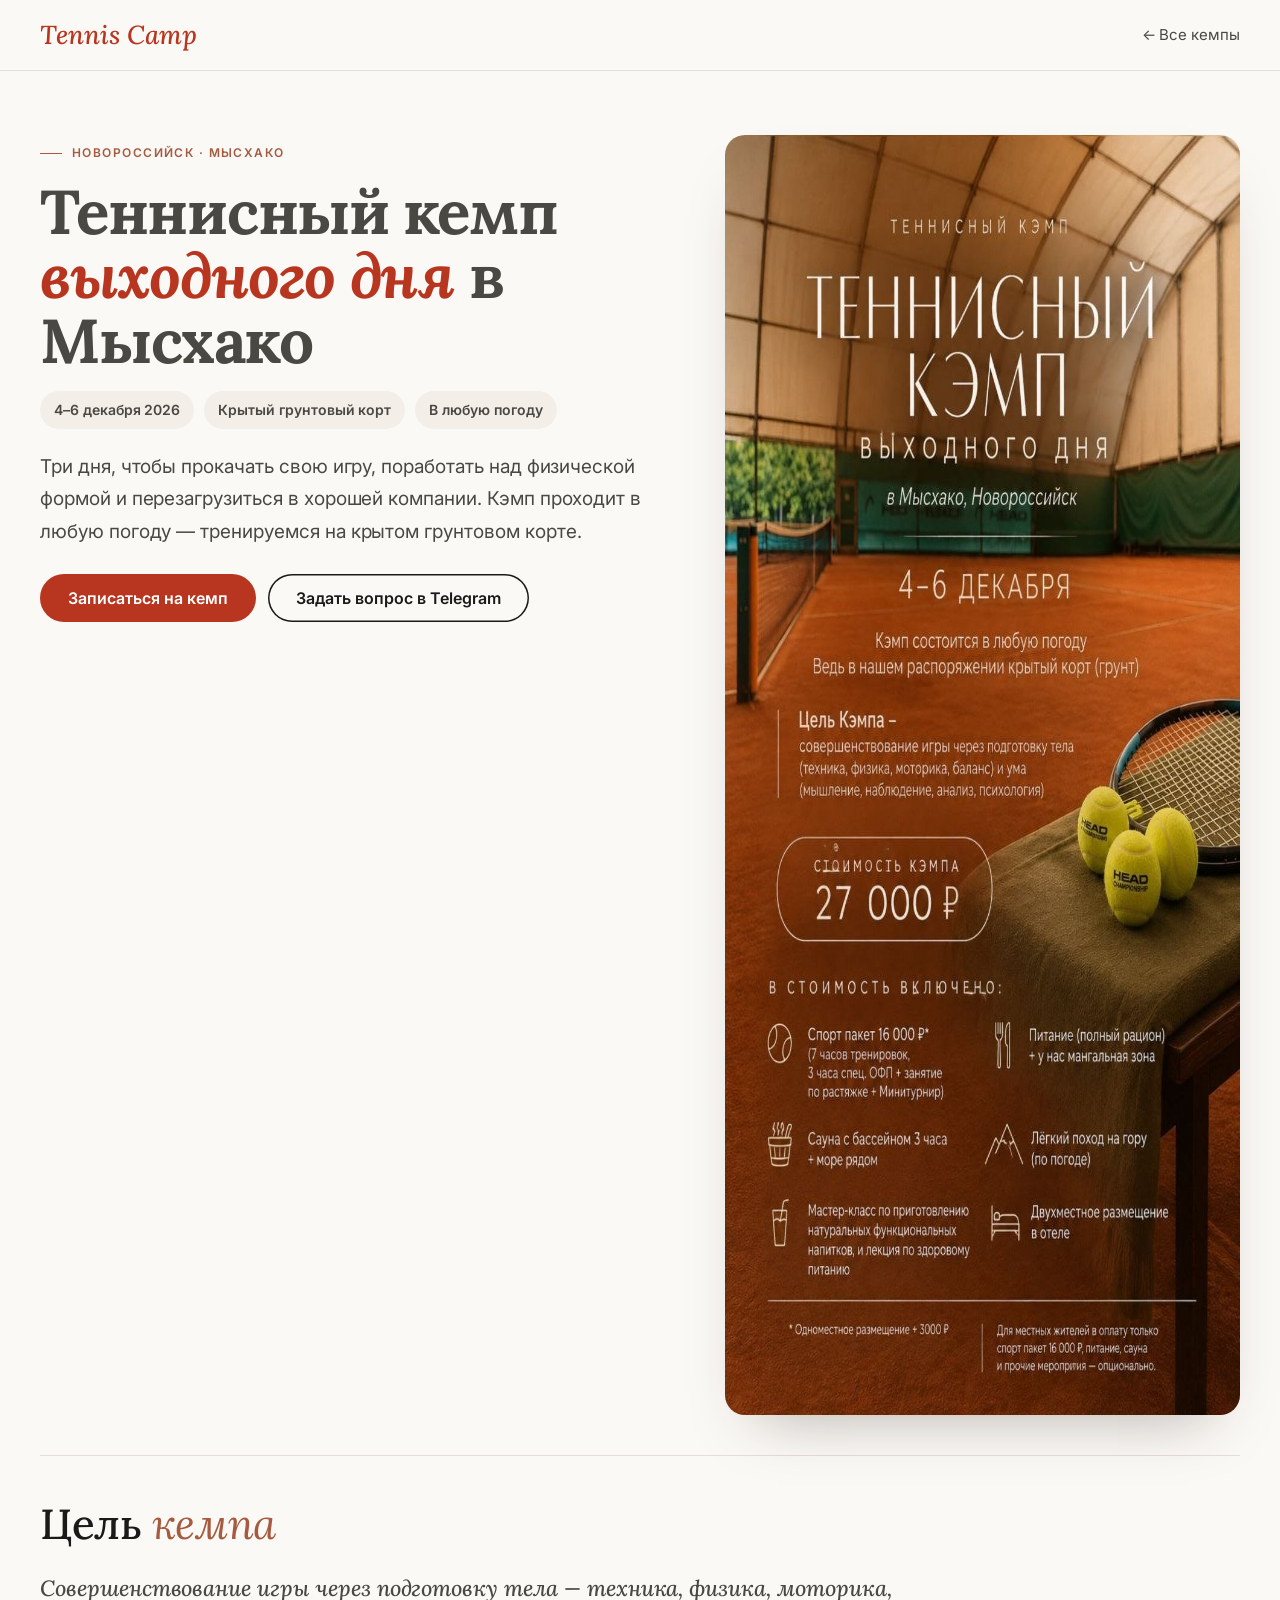
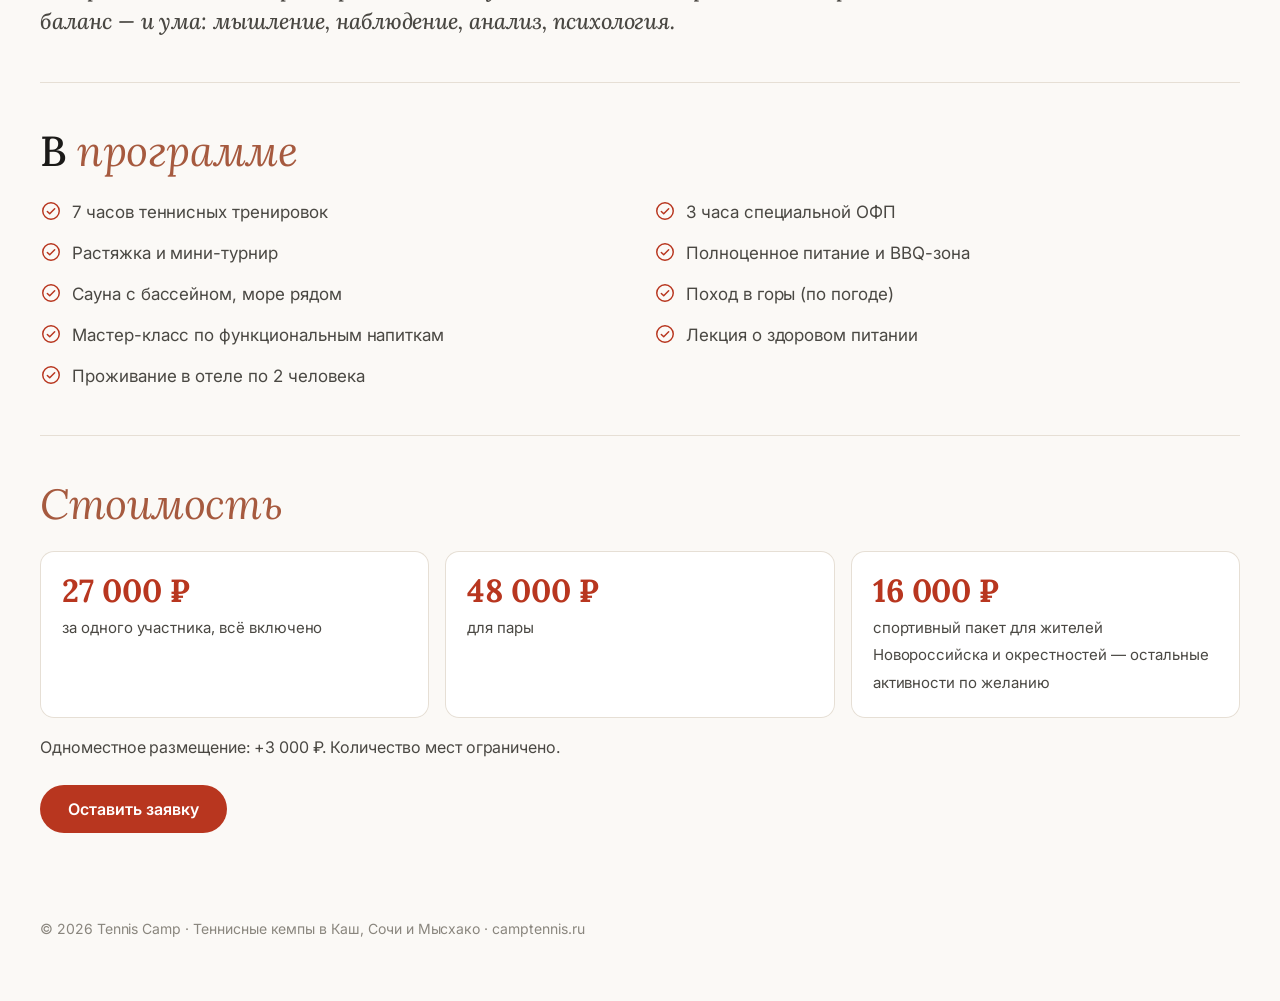
==== myskhako/index.html @ 8b643a75 "Кемп в Мысхако, отдельная страница, sitemap и robots, SEO-разметка; «в Каш» Co-Authored-By: Claude O" ====
<!doctype html>
<html lang="ru">
<head>
  <meta charset="utf-8">
  <meta name="viewport" content="width=device-width, initial-scale=1">
  <title>Теннисный кемп выходного дня в Мысхако (Новороссийск), 4–6 декабря — Tennis Camp</title>
  <meta name="description" content="Теннисный кемп выходного дня в Мысхако, Новороссийск, 4–6 декабря. Крытый грунтовый корт, 7 часов тренировок, 3 часа ОФП, мини-турнир, сауна с бассейном, питание и отель. 27 000 ₽, для пары 48 000 ₽.">
  <meta name="keywords" content="теннисный кемп Новороссийск, теннисный кемп Мысхако, теннис Новороссийск, теннисный лагерь для взрослых, теннис выходного дня, крытый грунтовый корт Новороссийск">
  <link rel="canonical" href="https://camptennis.ru/myskhako/">
  <meta property="og:type" content="website">
  <meta property="og:url" content="https://camptennis.ru/myskhako/">
  <meta property="og:title" content="Теннисный кемп выходного дня в Мысхако — 4–6 декабря">
  <meta property="og:description" content="Три дня тенниса на крытом грунте в Новороссийске: тренировки, ОФП, мини-турнир, сауна, питание и отель. 27 000 ₽.">
  <meta property="og:image" content="https://camptennis.ru/img/myskhako.jpg">
  <meta property="og:locale" content="ru_RU">
  <meta name="theme-color" content="#ffffff">
  <link rel="preconnect" href="https://fonts.googleapis.com">
  <link rel="preconnect" href="https://fonts.gstatic.com" crossorigin>
  <link href="https://fonts.googleapis.com/css2?family=Inter:wght@400;500;600&family=Lora:ital,wght@0,400;0,500;0,600;1,400;1,500&display=swap" rel="stylesheet">
  <link rel="stylesheet" href="../styles.css">
  <link rel="icon" href="data:image/svg+xml,%3Csvg xmlns='http://www.w3.org/2000/svg' viewBox='0 0 32 32'%3E%3Ccircle cx='16' cy='16' r='14' fill='%23c23a22'/%3E%3Cpath d='M6 7c6 4 6 14 0 18M26 7c-6 4-6 14 0 18' stroke='%23fff' stroke-width='2' fill='none'/%3E%3C/svg%3E">
  <style>
    .mk-top { padding: 22px 0; border-bottom: 1px solid var(--line); }
    .mk-top .container { display: flex; justify-content: space-between; align-items: center; gap: 16px; }
    .mk-back { color: var(--ink-2); text-decoration: none; font-size: 15px; }
    .mk-hero { display: grid; grid-template-columns: 1.1fr .9fr; gap: 56px; align-items: start; padding: 64px 0 40px; }
    .mk-hero h1 { font: 700 clamp(36px, 5vw, 62px)/1.04 var(--display); letter-spacing: -.02em; margin: 0 0 18px; }
    .mk-hero h1 em { font-style: italic; color: var(--red); }
    .mk-meta { display: flex; flex-wrap: wrap; gap: 10px; margin: 0 0 22px; padding: 0; list-style: none; }
    .mk-meta li { background: var(--soft); border-radius: 999px; padding: 7px 14px; font-weight: 600; font-size: 14px; }
    .mk-lead { font-size: 19px; color: var(--ink-2); margin: 0 0 26px; }
    .mk-cta { display: flex; flex-wrap: wrap; gap: 12px; }
    .mk-poster { width: 100%; border-radius: var(--r); box-shadow: var(--shadow); display: block; }
    .mk-sec { padding: 44px 0; border-top: 1px solid var(--line); }
    .mk-sec h2 { margin: 0 0 22px; font-size: clamp(28px, 3.4vw, 42px); }
    .mk-list { list-style: none; padding: 0; margin: 0; display: grid; grid-template-columns: 1fr 1fr; gap: 12px 28px; }
    .mk-list li { display: flex; gap: 10px; align-items: flex-start; font-size: 17px; }
    .mk-list svg { width: 22px; height: 22px; flex: none; fill: none; stroke: var(--red); stroke-width: 1.6; margin-top: 2px; }
    .mk-prices { display: grid; grid-template-columns: repeat(3, 1fr); gap: 16px; }
    .mk-price { background: #fff; border-radius: var(--r-sm); box-shadow: inset 0 0 0 1px var(--line); padding: 22px; }
    .mk-price b { display: block; font: 700 32px/1.1 var(--display); color: var(--red); margin-bottom: 6px; }
    .mk-price span { color: var(--ink-2); font-size: 15px; }
    .mk-note { color: var(--ink-2); margin-top: 16px; }
    .mk-goal { font: italic 500 22px/1.5 var(--display); max-width: 860px; margin: 0; }
    .mk-foot { padding: 40px 0 60px; color: var(--muted); font-size: 14px; }
    @media (max-width: 860px) {
      .mk-hero { grid-template-columns: 1fr; gap: 32px; padding-top: 36px; }
      .mk-list, .mk-prices { grid-template-columns: 1fr; }
    }
  </style>
  <script type="application/ld+json">
  {"@context":"https://schema.org","@type":"SportsEvent","name":"Теннисный кемп выходного дня в Мысхако","description":"Три дня тенниса на крытом грунтовом корте в Мысхако (Новороссийск): 7 часов тренировок, 3 часа ОФП, растяжка, мини-турнир, сауна с бассейном, питание и проживание в отеле.","sport":"Теннис","startDate":"2026-12-04","endDate":"2026-12-06","eventStatus":"https://schema.org/EventScheduled","eventAttendanceMode":"https://schema.org/OfflineEventAttendanceMode","image":"https://camptennis.ru/img/myskhako.jpg","url":"https://camptennis.ru/myskhako/","location":{"@type":"Place","name":"Мысхако, Новороссийск","address":{"@type":"PostalAddress","addressLocality":"Новороссийск","addressRegion":"Краснодарский край","addressCountry":"RU"}},"offers":[{"@type":"Offer","name":"Участие","price":"27000","priceCurrency":"RUB","availability":"https://schema.org/InStock","url":"https://camptennis.ru/myskhako/"},{"@type":"Offer","name":"Для пары","price":"48000","priceCurrency":"RUB","availability":"https://schema.org/InStock","url":"https://camptennis.ru/myskhako/"},{"@type":"Offer","name":"Спортивный пакет для жителей Новороссийска","price":"16000","priceCurrency":"RUB","availability":"https://schema.org/InStock","url":"https://camptennis.ru/myskhako/"}],"organizer":{"@type":"Organization","name":"Tennis Camp","url":"https://camptennis.ru/"}}
  </script>
</head>
<body>
<svg width="0" height="0" style="position:absolute" aria-hidden="true">
  <symbol id="i-check" viewBox="0 0 24 24"><circle cx="12" cy="12" r="9"/><path d="M8 12.5l2.6 2.6L16 9.5"/></symbol>
</svg>

<header class="mk-top">
  <div class="container">
    <a href="../" class="logo">Tennis&nbsp;Camp</a>
    <a href="../" class="mk-back">← Все кемпы</a>
  </div>
</header>

<main class="container">
  <section class="mk-hero">
    <div>
      <p class="eyebrow">Новороссийск · Мысхако</p>
      <h1>Теннисный кемп <em>выходного дня</em> в Мысхако</h1>
      <ul class="mk-meta">
        <li>4–6 декабря 2026</li>
        <li>Крытый грунтовый корт</li>
        <li>В любую погоду</li>
      </ul>
      <p class="mk-lead">Три дня, чтобы прокачать свою игру, поработать над физической формой и перезагрузиться в хорошей компании. Кэмп проходит в любую погоду — тренируемся на крытом грунтовом корте.</p>
      <div class="mk-cta">
        <a class="btn btn--lg" href="../#camps-myskhako">Записаться на кемп</a>
        <a class="btn btn--lg btn--outline" href="https://t.me/prana_kitchen_worldwide" target="_blank" rel="noopener">Задать вопрос в Telegram</a>
      </div>
    </div>
    <img class="mk-poster" src="../img/myskhako.jpg" alt="Афиша теннисного кемпа выходного дня в Мысхако, Новороссийск, 4–6 декабря" width="853" height="1280">
  </section>

  <section class="mk-sec">
    <h2>Цель <em>кемпа</em></h2>
    <p class="mk-goal">Совершенствование игры через подготовку тела — техника, физика, моторика, баланс — и ума: мышление, наблюдение, анализ, психология.</p>
  </section>

  <section class="mk-sec">
    <h2>В <em>программе</em></h2>
    <ul class="mk-list">
      <li><svg><use href="#i-check"/></svg>7 часов теннисных тренировок</li>
      <li><svg><use href="#i-check"/></svg>3 часа специальной ОФП</li>
      <li><svg><use href="#i-check"/></svg>Растяжка и мини-турнир</li>
      <li><svg><use href="#i-check"/></svg>Полноценное питание и BBQ-зона</li>
      <li><svg><use href="#i-check"/></svg>Сауна с бассейном, море рядом</li>
      <li><svg><use href="#i-check"/></svg>Поход в горы (по погоде)</li>
      <li><svg><use href="#i-check"/></svg>Мастер-класс по функциональным напиткам</li>
      <li><svg><use href="#i-check"/></svg>Лекция о здоровом питании</li>
      <li><svg><use href="#i-check"/></svg>Проживание в отеле по 2 человека</li>
    </ul>
  </section>

  <section class="mk-sec">
    <h2><em>Стоимость</em></h2>
    <div class="mk-prices">
      <div class="mk-price"><b>27 000 ₽</b><span>за одного участника, всё включено</span></div>
      <div class="mk-price"><b>48 000 ₽</b><span>для пары</span></div>
      <div class="mk-price"><b>16 000 ₽</b><span>спортивный пакет для жителей Новороссийска и окрестностей — остальные активности по желанию</span></div>
    </div>
    <p class="mk-note">Одноместное размещение: +3 000 ₽. Количество мест ограничено.</p>
    <div class="mk-cta" style="margin-top:24px">
      <a class="btn btn--lg" href="../#camps-myskhako">Оставить заявку</a>
    </div>
  </section>
</main>

<footer class="container mk-foot">
  © 2026 Tennis Camp · Теннисные кемпы в Каш, Сочи и Мысхако · <a href="../">camptennis.ru</a>
</footer>
</body>
</html>
---- styles.css ----
/* ============ Tennis Camp — светлый каталог ============ */
:root {
  --bg: #ffffff;
  --soft: #f6f4f1;
  --card: #ffffff;
  --ink: #1d1d1f;
  --ink-2: #44454a;
  --muted: #7a7b80;
  --line: #e7e4df;
  --red: #c23a22;
  --red-dark: #a42f1a;
  --clay: #b8532f;
  --dark: #121212;
  --dark-2: #1c1c1c;
  --winter-1: #1d2f4d;
  --winter-2: #5b7fb0;
  --r: 14px;
  --r-sm: 10px;
  --shadow: 0 18px 40px -22px rgba(0,0,0,.28);
  --display: 'Playfair Display', Georgia, serif;
  --sans: 'Manrope', system-ui, -apple-system, sans-serif;
  --ease: cubic-bezier(.2, .7, .2, 1);
}

*, *::before, *::after { box-sizing: border-box; }
html { scroll-behavior: smooth; scroll-padding-top: 80px; }
body { margin: 0; font-family: var(--sans); color: var(--ink); background: var(--bg); font-size: 16px; line-height: 1.6; -webkit-font-smoothing: antialiased; }
img { max-width: 100%; display: block; }
a { color: inherit; text-decoration: none; }
svg { width: 1em; height: 1em; fill: none; stroke: currentColor; stroke-width: 1.7; stroke-linecap: round; stroke-linejoin: round; flex: none; }
::selection { background: var(--red); color: #fff; }
h1, h2, h3, h4 { margin: 0; }
h2 { font-size: clamp(28px, 3.2vw, 38px); font-weight: 800; letter-spacing: -.02em; line-height: 1.15; }
h3 { font-size: 18px; font-weight: 800; letter-spacing: -.01em; line-height: 1.3; }
p { margin: 0 0 1em; }
.container { width: min(1200px, 100% - 40px); margin-inline: auto; }
.muted { color: var(--muted); }
.eyebrow { font-size: 12px; font-weight: 700; letter-spacing: .08em; text-transform: uppercase; color: var(--ink-2); margin: 0 0 6px; }
.eyebrow--light { color: rgba(255,255,255,.7); }
.section__sub { color: var(--ink-2); font-size: 17px; margin: 8px 0 0; }
.section__sub--light { color: rgba(255,255,255,.7); }

/* ============ Buttons ============ */
.btn { display: inline-flex; align-items: center; justify-content: center; gap: 8px; border: 0; cursor: pointer; font: 700 15px var(--sans); padding: 13px 26px; border-radius: 999px; background: var(--red); color: #fff; transition: background .2s, transform .25s var(--ease), box-shadow .25s; white-space: nowrap; }
.btn:hover { background: var(--red-dark); transform: translateY(-1px); box-shadow: 0 10px 22px -12px rgba(194, 58, 34, .7); }
.btn:disabled { opacity: .6; cursor: wait; transform: none; }
.btn svg { font-size: 18px; }
.btn--lg { padding: 16px 30px; font-size: 16px; }
.btn--small { padding: 9px 20px; font-size: 14px; }
.btn--block { width: 100%; }
.btn--outline { background: transparent; color: var(--ink); box-shadow: inset 0 0 0 1.5px var(--ink); }
.btn--outline:hover { background: var(--ink); color: #fff; box-shadow: none; }
.link-btn { display: inline-flex; align-items: center; gap: 4px; background: none; border: 0; padding: 0; cursor: pointer; font: 700 15px var(--sans); color: var(--ink); }
.link-btn svg { transition: transform .25s var(--ease); }
.link-btn:hover { color: var(--red); }
.link-btn:hover svg { transform: translateX(3px); }

/* ============ Topbar + Nav ============ */
.topbar { background: var(--red); color: #fff; text-align: center; font-size: 13px; font-weight: 600; padding: 8px 16px; }
.topbar__link { background: none; border: 0; padding: 0; color: #ffe08a; font: inherit; font-weight: 800; cursor: pointer; text-decoration: underline; text-underline-offset: 3px; }
.nav { position: sticky; top: 0; z-index: 50; background: rgba(255,255,255,.96); backdrop-filter: blur(12px); border-bottom: 1px solid var(--line); }
.nav__inner { display: flex; align-items: center; gap: 28px; height: 68px; }
.logo { font: 800 26px/1 var(--display); color: var(--red); letter-spacing: -.01em; }
.logo--light { color: #fff; }
.nav__links { display: flex; gap: 24px; font-size: 14px; font-weight: 600; padding-left: 26px; border-left: 1px solid var(--line); height: 28px; align-items: center; }
.nav__links a { transition: color .2s; }
.nav__links a:hover { color: var(--red); }
.nav__tg { margin-left: auto; display: inline-flex; align-items: center; gap: 7px; font-size: 14px; font-weight: 700; }
.nav__tg svg { font-size: 19px; color: var(--red); }
.nav__tg:hover { color: var(--red); }
.nav__burger { display: none; background: none; border: 0; width: 40px; height: 40px; cursor: pointer; padding: 9px; }
.nav__burger span { display: block; height: 2px; background: var(--ink); margin: 6px 0; transition: transform .3s var(--ease); }
.nav.menu-open .nav__burger span:first-child { transform: translateY(4px) rotate(45deg); }
.nav.menu-open .nav__burger span:last-child { transform: translateY(-4px) rotate(-45deg); }

/* ============ Hero ============ */
.hero { position: relative; min-height: 440px; display: grid; place-items: center; text-align: center; color: #fff; overflow: hidden; padding: 70px 0 110px; }
.hero__bg { position: absolute; inset: 0; background: url('img/hero.jpg') center 62% / cover no-repeat; transform: scale(1.05); animation: heroZoom 12s var(--ease) forwards; }
.hero__bg::after { content: ''; position: absolute; inset: 0; background: linear-gradient(180deg, rgba(120, 40, 20, .55), rgba(150, 52, 26, .72)); mix-blend-mode: multiply; }
.hero::after { content: ''; position: absolute; inset: 0; background: linear-gradient(180deg, rgba(0,0,0,.05), rgba(0,0,0,.25)); }
@keyframes heroZoom { to { transform: scale(1); } }
.hero__inner { position: relative; z-index: 1; }
.hero__kicker { font-size: 13px; font-weight: 700; letter-spacing: .14em; text-transform: uppercase; opacity: .9; margin-bottom: 14px; }
.hero__title { font: 800 clamp(42px, 6.4vw, 84px)/1.05 var(--display); letter-spacing: -.01em; margin-bottom: 16px; text-shadow: 0 4px 30px rgba(0,0,0,.25); }
.hero__lead { font-size: 18px; max-width: 620px; margin: 0 auto; opacity: .92; }

/* ============ Search ============ */
.search-wrap { position: relative; z-index: 5; margin-top: -42px; }
.search { display: grid; grid-template-columns: 1.1fr 1fr 1fr auto; align-items: center; background: #fff; border-radius: 999px; padding: 8px 8px 8px 12px; box-shadow: 0 20px 50px -20px rgba(0,0,0,.35), 0 0 0 1px var(--line); }
.search__field { display: flex; align-items: center; gap: 12px; padding: 6px 18px; border-right: 1px solid var(--line); cursor: pointer; min-width: 0; }
.search__field:nth-child(3) { border-right: 0; }
.search__field > svg { font-size: 20px; color: var(--muted); }
.search__field > span { display: grid; min-width: 0; flex: 1; }
.search__field small { font-size: 11px; font-weight: 800; letter-spacing: .06em; text-transform: uppercase; color: var(--muted); }
.search__field select { border: 0; background: transparent; font: 600 15px var(--sans); color: var(--ink); padding: 2px 0; outline: none; cursor: pointer; appearance: none; -webkit-appearance: none; width: 100%; text-overflow: ellipsis; }
.search__btn { padding: 15px 28px; }

/* ============ Tiles ============ */
.tiles { display: grid; grid-template-columns: repeat(3, 1fr); gap: 24px; padding: 56px 0 10px; }
.tile { display: flex; flex-direction: column; gap: 3px; }
.tile__img { display: block; aspect-ratio: 1 / 1; border-radius: var(--r-sm); background: var(--img) center / cover; margin-bottom: 14px; overflow: hidden; position: relative; transition: transform .5s var(--ease), box-shadow .5s var(--ease); }
.tile:hover .tile__img { transform: translateY(-4px); box-shadow: var(--shadow); }
.tile__img--winter { background: radial-gradient(120% 100% at 75% 0%, var(--winter-2) 0%, var(--winter-1) 75%); }
.tile__img--winter::after, .place__media--winter::after { content: ''; position: absolute; inset: 24% 20%; border: 1.5px solid rgba(255,255,255,.4); background: linear-gradient(rgba(255,255,255,.4), rgba(255,255,255,.4)) center / 100% 1.5px no-repeat, linear-gradient(rgba(255,255,255,.3), rgba(255,255,255,.3)) center / 1.5px 50% no-repeat; transform: perspective(500px) rotateX(50deg); }
.snow { position: absolute; inset: -50% 0 0; background-image: radial-gradient(2px 2px at 20px 30px, #fff, transparent), radial-gradient(1.5px 1.5px at 80px 120px, #fff, transparent), radial-gradient(2.5px 2.5px at 150px 60px, #fff, transparent), radial-gradient(1.5px 1.5px at 200px 160px, #fff, transparent), radial-gradient(2px 2px at 260px 90px, #fff, transparent); background-size: 300px 200px; opacity: .6; animation: snow 14s linear infinite; }
@keyframes snow { to { transform: translateY(33%); } }
.tile b { font-size: 18px; font-weight: 800; }
.tile__more { display: inline-flex; align-items: center; gap: 4px; font-size: 14px; color: var(--ink-2); }
.tile:hover .tile__more { color: var(--red); }

/* ============ Sections ============ */
.section { padding: 90px 0; }
.section--soft { background: var(--soft); }
.section--dark { background: var(--dark); color: #fff; }
.section__head { display: flex; justify-content: space-between; align-items: end; gap: 24px; flex-wrap: wrap; margin-bottom: 30px; }

/* Filters */
.filters { display: flex; gap: 8px; }
.chip { border: 1px solid var(--line); cursor: pointer; font: 700 14px var(--sans); padding: 9px 20px; border-radius: 999px; background: #fff; color: var(--ink); transition: .2s; }
.chip:hover { border-color: var(--ink); }
.chip.is-active { background: var(--ink); border-color: var(--ink); color: #fff; }

/* ============ Camp cards ============ */
.camps { display: grid; grid-template-columns: repeat(auto-fill, minmax(min(270px, 100%), 1fr)); gap: 20px; }
.camp { display: flex; flex-direction: column; background: var(--card); border: 1px solid var(--line); border-radius: var(--r); overflow: hidden; cursor: pointer; transition: transform .35s var(--ease), box-shadow .35s var(--ease); animation: fadeUp .6s var(--ease) both; text-align: left; font: inherit; color: inherit; padding: 0; }
.camp:hover { transform: translateY(-4px); box-shadow: var(--shadow); }
@keyframes fadeUp { from { opacity: 0; transform: translateY(18px); } }
.camp__img { position: relative; aspect-ratio: 4 / 2.9; background: var(--img) center / cover; overflow: hidden; }
.camp__img--winter { background: radial-gradient(120% 100% at 75% 0%, var(--winter-2) 0%, var(--winter-1) 75%); }
.camp__img--winter::after { content: ''; position: absolute; inset: 22% 18%; border: 1.5px solid rgba(255,255,255,.4); background: linear-gradient(rgba(255,255,255,.4), rgba(255,255,255,.4)) center / 100% 1.5px no-repeat; transform: perspective(400px) rotateX(50deg); }
.camp__badges { position: absolute; left: 12px; top: 12px; display: flex; gap: 6px; flex-wrap: wrap; z-index: 1; }
.badge { font-size: 11px; font-weight: 800; padding: 5px 10px; border-radius: 99px; background: #fff; color: var(--ink); }
.badge--hot { background: var(--red); color: #fff; }
.badge--dark { background: var(--ink); color: #fff; }
.camp__body { padding: 18px 20px 20px; display: flex; flex-direction: column; flex: 1; }
.camp__cat { font-size: 13px; color: var(--muted); margin-bottom: 6px; }
.camp__title { font-size: 17px; font-weight: 800; line-height: 1.3; margin-bottom: 10px; }
.camp__row { display: flex; align-items: center; gap: 8px; font-size: 13px; color: var(--ink-2); margin-bottom: 3px; }
.camp__row svg { font-size: 14px; color: var(--muted); }
.camp__features { list-style: none; padding: 0; margin: 14px 0 0; display: flex; flex-wrap: wrap; gap: 2px 0; font-size: 13px; color: var(--ink-2); }
.camp__features li:not(:last-child)::after { content: '•'; margin: 0 7px; color: var(--muted); }
.camp__seats { font-size: 12px; font-weight: 700; color: #2f8a52; margin-top: 12px; }
.camp__seats--low { color: var(--red); }
.camp__seats--sold { color: var(--muted); }
.camp__foot { margin-top: auto; padding-top: 16px; }
.camp__price { border-top: 1px solid var(--line); padding-top: 14px; margin-top: 16px; text-align: right; font-size: 14px; color: var(--ink-2); }
.camp__price b { font-size: 18px; font-weight: 800; color: var(--ink); }
.camp__price small { display: block; font-size: 12px; color: var(--muted); }
.camp.is-sold { opacity: .7; }

/* ============ About ============ */
.about { display: grid; grid-template-columns: 1fr 1fr; gap: 70px; align-items: center; }
.about__photos { display: grid; grid-template-columns: 1.15fr 1fr; gap: 16px; align-items: end; }
.about__photos img { width: 100%; aspect-ratio: 3 / 4; object-fit: cover; border-radius: var(--r); }
.about__photos img:last-child { aspect-ratio: 3 / 4.6; transform: translateY(40px); }
.about__text h2 { margin-bottom: 18px; }
.about__lead { font-size: 19px; font-weight: 600; line-height: 1.5; }
.about__text p { color: var(--ink-2); }
.about__facts { list-style: none; padding: 0; margin: 28px 0 0; display: grid; grid-template-columns: repeat(3, 1fr); gap: 14px; }
.about__facts li { background: #fff; border: 1px solid var(--line); border-radius: var(--r-sm); padding: 16px; }
.about__facts b { display: block; font: 800 30px/1.1 var(--display); color: var(--red); }
.about__facts span { font-size: 13px; color: var(--ink-2); line-height: 1.35; display: block; margin-top: 4px; }

/* ============ Services (dark) ============ */
.services { display: grid; grid-template-columns: repeat(3, 1fr); gap: 16px; margin-top: 36px; }
.service { border: 1px solid rgba(255,255,255,.18); border-radius: var(--r); padding: 26px; transition: background .3s, border-color .3s; }
.service:hover { background: var(--dark-2); border-color: rgba(255,255,255,.35); }
.service svg { font-size: 28px; color: rgba(255,255,255,.85); margin-bottom: 18px; stroke-width: 1.4; }
.service h3 { font-size: 20px; margin-bottom: 8px; }
.service p { font-size: 14px; color: rgba(255,255,255,.65); margin: 0; }

/* ============ Program ============ */
.program { display: grid; grid-template-columns: 1fr 1.1fr; gap: 70px; align-items: start; }
.levels { display: grid; gap: 12px; margin-top: 28px; }
.level { display: flex; gap: 14px; align-items: start; padding: 18px; border: 1px solid var(--line); border-radius: var(--r-sm); }
.level svg { font-size: 22px; color: var(--red); margin-top: 2px; }
.level b { display: block; font-weight: 800; }
.level span { font-size: 14px; color: var(--ink-2); }
.timeline { list-style: none; margin: 0; padding: 0; border-left: 2px solid var(--line); }
.timeline li { position: relative; display: grid; grid-template-columns: 76px 1fr; gap: 16px; padding: 16px 0 16px 26px; }
.timeline li::before { content: ''; position: absolute; left: -7px; top: 22px; width: 12px; height: 12px; border-radius: 50%; background: #fff; border: 2px solid var(--red); }
.timeline time { font-weight: 800; color: var(--red); padding-top: 1px; }
.timeline b { display: block; font-weight: 800; }
.timeline span { font-size: 14px; color: var(--ink-2); }

/* ============ Gallery ============ */
.gallery { columns: 4; column-gap: 14px; margin-top: 30px; }
.gallery__item { display: inline-block; vertical-align: top; width: 100%; margin: 0 0 14px; padding: 0; border: 0; border-radius: var(--r-sm); overflow: hidden; cursor: zoom-in; break-inside: avoid; background: var(--line); }
.gallery__item img { width: 100%; height: auto; transition: transform .8s var(--ease); }
@media (hover: hover) { .gallery__item:hover img { transform: scale(1.05); } }
.gallery__item:focus-visible { outline: 2px solid var(--red); outline-offset: 3px; }

/* ============ Places ============ */
.places { display: grid; grid-template-columns: 1fr 1fr; gap: 20px; margin-top: 30px; }
.place { border: 1px solid var(--line); border-radius: var(--r); overflow: hidden; display: flex; flex-direction: column; }
.place__media { position: relative; aspect-ratio: 16 / 9; background: var(--img) center 60% / cover; overflow: hidden; }
.place__media--winter { background: radial-gradient(120% 100% at 75% 0%, var(--winter-2) 0%, var(--winter-1) 75%); }
.place__badge { position: absolute; left: 14px; top: 14px; z-index: 1; font-size: 12px; font-weight: 800; padding: 6px 12px; border-radius: 99px; background: #fff; }
.place__body { padding: 24px 26px 26px; display: flex; flex-direction: column; flex: 1; }
.place__body h3 { font-size: 22px; margin-bottom: 10px; }
.place__body > p { color: var(--ink-2); }
.place__list { list-style: none; padding: 0; margin: 0 0 22px; display: grid; gap: 10px; }
.place__list li { display: flex; gap: 10px; font-size: 15px; color: var(--ink-2); }
.place__list svg { font-size: 18px; color: var(--red); margin-top: 3px; }
.place__list b { color: var(--ink); }
.place .link-btn { margin-top: auto; align-self: flex-start; }

.courts { margin-top: 20px; border-radius: var(--r); padding: 40px; background: linear-gradient(135deg, var(--winter-1), #2a4470); color: #fff; display: grid; grid-template-columns: 1fr 1.7fr; gap: 40px; }
.courts h3 { font-size: 28px; margin-bottom: 12px; }
.courts__head p:last-child { color: rgba(255,255,255,.75); }
.courts__grid { display: grid; grid-template-columns: 1fr 1fr; gap: 12px; }
.court-card { padding: 20px; border-radius: var(--r-sm); border: 1px solid rgba(255,255,255,.2); background: rgba(255,255,255,.05); }
.court-card svg { font-size: 24px; color: #a9c6f0; margin-bottom: 10px; }
.court-card h4 { font-size: 16px; font-weight: 800; margin-bottom: 4px; }
.court-card p { font-size: 14px; color: rgba(255,255,255,.72); margin: 0; }

/* ============ Callout ============ */
.callout-row { display: grid; grid-template-columns: 2.2fr 1fr; gap: 20px; padding-bottom: 20px; }
.callout { border: 1px solid var(--line); border-radius: var(--r); overflow: hidden; display: grid; grid-template-columns: 1fr 1fr; background: #fff; }
.callout__img { background: var(--img) center / cover; min-height: 300px; }
.callout__body { padding: 36px; display: flex; flex-direction: column; justify-content: center; }
.callout h3 { font-size: 24px; margin-bottom: 18px; }
.callout ul { list-style: none; padding: 0; margin: 0 0 24px; display: grid; gap: 12px; }
.callout li { display: flex; gap: 10px; align-items: center; color: var(--ink-2); }
.callout li svg { font-size: 19px; color: var(--ink); }
.callout__body .btn { align-self: flex-start; }
.callout--tg { display: flex; flex-direction: column; padding: 30px; background: var(--soft); }
.callout__icon { width: 64px; height: 64px; border-radius: 50%; background: #fff; display: grid; place-items: center; font-size: 28px; color: var(--red); margin-bottom: 18px; box-shadow: 0 0 0 1px var(--line); }
.callout--tg h3 { margin-bottom: 8px; }
.callout--tg p { color: var(--ink-2); }
.callout--tg .btn { margin-top: auto; }

/* ============ FAQ ============ */
.faq { display: grid; grid-template-columns: 1fr 1.6fr; gap: 70px; }
.faq__list details { border-bottom: 1px solid var(--line); }
.faq__list details:first-child { border-top: 1px solid var(--line); }
.faq__list summary { cursor: pointer; list-style: none; padding: 20px 40px 20px 0; font-weight: 700; font-size: 17px; position: relative; transition: color .2s; }
.faq__list summary:hover { color: var(--red); }
.faq__list summary::-webkit-details-marker { display: none; }
.faq__list summary::after { content: '+'; position: absolute; right: 4px; top: 50%; transform: translateY(-50%); font-size: 26px; font-weight: 400; color: var(--red); transition: transform .3s var(--ease); }
.faq__list details[open] summary::after { transform: translateY(-50%) rotate(45deg); }
.faq__list details p { color: var(--ink-2); padding: 0 40px 20px 0; margin: 0; }

/* ============ Apply / Form ============ */
.apply { display: grid; grid-template-columns: 1fr 1.2fr; gap: 70px; align-items: start; }
.checks { list-style: none; padding: 0; margin: 26px 0 0; display: grid; gap: 12px; font-weight: 600; }
.checks li { display: flex; align-items: center; gap: 10px; }
.checks svg { font-size: 20px; color: var(--red); }
.form { background: #fff; border: 1px solid var(--line); border-radius: var(--r); padding: 32px; display: grid; gap: 14px; box-shadow: var(--shadow); }
.form--modal { padding: 0; border: 0; box-shadow: none; }
.form__row { display: grid; grid-template-columns: 1fr 1fr; gap: 14px; }
.field { display: grid; gap: 6px; }
.field--full { grid-column: 1 / -1; }
.field span { font-size: 13px; font-weight: 700; color: var(--ink-2); }
.field input, .field select, .field textarea { width: 100%; font: 500 15px var(--sans); color: var(--ink); padding: 13px 14px; border: 1px solid var(--line); border-radius: var(--r-sm); background-color: #fff; transition: border-color .2s, box-shadow .2s; outline: none; appearance: none; -webkit-appearance: none; }
.field select { background-image: url("data:image/svg+xml,%3Csvg xmlns='http://www.w3.org/2000/svg' viewBox='0 0 24 24' fill='none' stroke='%237a7b80' stroke-width='2' stroke-linecap='round'%3E%3Cpath d='M6 9l6 6 6-6'/%3E%3C/svg%3E"); background-repeat: no-repeat; background-position: right 12px center; background-size: 18px; padding-right: 40px; }
.field textarea { resize: vertical; }
.field input:focus, .field select:focus, .field textarea:focus { border-color: var(--ink); box-shadow: 0 0 0 3px rgba(29,29,31,.08); }
.field.is-invalid input, .field.is-invalid select { border-color: var(--red); background-color: #fff6f4; }
.price-total { border-radius: var(--r-sm); padding: 12px 16px; font-size: 14px; background: var(--soft); }
.price-total[hidden] { display: none; }
.price-total b { font-size: 18px; color: var(--ink); }
.price-total span { color: var(--muted); font-size: 13px; }
.consent { display: flex; gap: 10px; align-items: start; font-size: 13px; color: var(--muted); cursor: pointer; }
.consent input { accent-color: var(--red); margin-top: 2px; width: 16px; height: 16px; }
.hp { position: absolute; left: -9999px; opacity: 0; }
.form__error { color: var(--red); font-weight: 700; font-size: 14px; margin: 0; }
.form__error:empty { display: none; }
.form__error a { text-decoration: underline; }
.form__success { text-align: center; padding: 30px 10px; }
.form__success .big { width: 64px; height: 64px; margin: 0 auto 16px; border-radius: 50%; background: var(--red); color: #fff; display: grid; place-items: center; font-size: 30px; }
.form__success h3 { font-size: 26px; margin-bottom: 8px; }
.form__success p { color: var(--ink-2); }

/* ============ Modal / Toast / Lightbox ============ */
.modal { position: fixed; inset: 0; z-index: 100; display: grid; place-items: center; padding: 16px; visibility: hidden; opacity: 0; transition: opacity .3s, visibility .3s; }
.modal.is-open { visibility: visible; opacity: 1; }
.modal__backdrop { position: absolute; inset: 0; background: rgba(0,0,0,.5); backdrop-filter: blur(4px); }
.modal__dialog { position: relative; background: #fff; border-radius: 20px; padding: 34px; width: min(620px, 100%); max-height: calc(100vh - 32px); overflow-y: auto; transform: translateY(20px); transition: transform .4s var(--ease); }
.modal.is-open .modal__dialog { transform: none; }
.modal__dialog h2 { font-size: 28px; margin-bottom: 20px; padding-right: 40px; }
.modal__close { position: absolute; top: 16px; right: 16px; width: 40px; height: 40px; border-radius: 50%; border: 0; background: var(--soft); font-size: 24px; cursor: pointer; line-height: 1; }
.modal__close:hover { background: var(--line); }
body.no-scroll { overflow: hidden; }
.toast { position: fixed; left: 50%; bottom: 24px; transform: translate(-50%, 120px); background: var(--ink); color: #fff; padding: 14px 22px; border-radius: 12px; font-weight: 700; z-index: 200; transition: transform .4s var(--ease); max-width: calc(100% - 32px); }
.toast.is-show { transform: translate(-50%, 0); }
.lightbox { position: fixed; inset: 0; z-index: 150; background: rgba(0,0,0,.92); display: grid; place-items: center; opacity: 0; visibility: hidden; transition: opacity .3s, visibility .3s; }
.lightbox.is-open { opacity: 1; visibility: visible; }
.lightbox__img { max-width: min(92vw, 1100px); max-height: 86vh; border-radius: 10px; user-select: none; }
.lightbox__close, .lightbox__nav { position: absolute; border: 0; background: rgba(255,255,255,.12); color: #fff; cursor: pointer; border-radius: 50%; display: grid; place-items: center; }
.lightbox__close:hover, .lightbox__nav:hover { background: rgba(255,255,255,.25); }
.lightbox__close { top: 18px; right: 18px; width: 46px; height: 46px; font-size: 28px; }
.lightbox__nav { top: 50%; transform: translateY(-50%); width: 52px; height: 52px; font-size: 32px; }
.lightbox__nav--prev { left: 18px; } .lightbox__nav--next { right: 18px; }
.lightbox__count { position: absolute; bottom: 16px; left: 50%; transform: translateX(-50%); color: rgba(255,255,255,.7); font-weight: 700; font-size: 14px; margin: 0; }

/* ============ Footer ============ */
.footer { background: var(--dark); color: #fff; padding: 60px 0 30px; }
.footer__top { display: flex; justify-content: space-between; align-items: center; gap: 20px; flex-wrap: wrap; padding-bottom: 36px; border-bottom: 1px solid rgba(255,255,255,.12); }
.footer__top .logo { font-size: 34px; }
.footer__cols { display: grid; grid-template-columns: repeat(3, 1fr); gap: 24px; padding: 34px 0; }
.footer__cols div { display: grid; gap: 8px; align-content: start; font-size: 14px; color: rgba(255,255,255,.7); }
.footer__cols b { color: #fff; font-size: 14px; margin-bottom: 4px; }
.footer__cols a:hover { color: #fff; }
.footer__copy { color: rgba(255,255,255,.45); font-size: 13px; margin: 0; }

/* ============ Reveal ============ */
.reveal { opacity: 0; transform: translateY(22px); transition: opacity .8s var(--ease), transform .8s var(--ease); }
.reveal.is-visible { opacity: 1; transform: none; }

/* ============ Responsive ============ */
@media (max-width: 1080px) {
  .nav__links { gap: 16px; }
  .callout-row { grid-template-columns: 1fr; }
  .courts { grid-template-columns: 1fr; gap: 24px; }
  .gallery { columns: 3; }
}
@media (max-width: 900px) {
  .nav__links { position: fixed; inset: 68px 0 auto; flex-direction: column; align-items: stretch; height: auto; gap: 0; background: #fff; padding: 6px 20px 20px; border: 0; border-bottom: 1px solid var(--line); transform: translateY(-140%); transition: transform .4s var(--ease); z-index: -1; font-size: 17px; }
  .nav__links a { padding: 14px 0; border-bottom: 1px solid var(--line); }
  .nav.menu-open .nav__links { transform: none; }
  .nav__burger { display: block; }
  .nav__cta { display: none; }
  .search { grid-template-columns: 1fr 1fr; border-radius: 20px; padding: 10px; gap: 4px; }
  .search__field { border-right: 0; padding: 10px 12px; border-radius: 12px; background: var(--soft); }
  .search__btn { grid-column: 1 / -1; }
  .search__field:nth-child(3) { grid-column: 1 / -1; }
  .tiles { gap: 14px; }
  .about, .program, .faq, .apply { grid-template-columns: 1fr; gap: 40px; }
  .about__photos img:last-child { transform: none; }
  .services { grid-template-columns: 1fr 1fr; }
  .places { grid-template-columns: 1fr; }
  .section { padding: 70px 0; }
}
@media (max-width: 600px) {
  .container { width: calc(100% - 32px); }
  .topbar { font-size: 12px; }
  .nav__tg span { display: none; }
  .logo { font-size: 23px; }
  .hero { min-height: 400px; padding: 60px 0 100px; }
  .hero__lead { font-size: 16px; }
  .search { grid-template-columns: 1fr; }
  .tiles { grid-template-columns: 1fr; }
  .tile__img { aspect-ratio: 16 / 9; }
  .about__facts { grid-template-columns: 1fr; }
  .services { grid-template-columns: 1fr; }
  .gallery { columns: 2; column-gap: 10px; }
  .gallery__item { margin-bottom: 10px; }
  .courts { padding: 26px 20px; }
  .courts__grid { grid-template-columns: 1fr; }
  .callout { grid-template-columns: 1fr; }
  .callout__img { min-height: 200px; }
  .callout__body { padding: 26px 22px; }
  .form { padding: 22px 18px; }
  .form__row { grid-template-columns: 1fr; }
  .modal__dialog { padding: 28px 18px; }
  .footer__cols { grid-template-columns: 1fr; }
  .lightbox__nav { top: auto; bottom: 10px; transform: none; width: 46px; height: 46px; }
}
@media (prefers-reduced-motion: reduce) {
  *, *::before, *::after { animation: none !important; transition: none !important; }
  .reveal { opacity: 1; transform: none; }
}

/* =====================================================
   STYLE 2.0 — более стильная подача
   ===================================================== */
:root {
  --bg: #fbf9f6;
  --soft: #f3eee7;
  --line: #e6dfd5;
  --ink: #1b1a18;
  --ink-2: #4a4843;
  --muted: #8a867e;
  --red: #b8361f;
  --red-dark: #962a16;
  --dark: #151614;
  --r: 20px;
  --r-sm: 14px;
  --shadow: 0 30px 60px -32px rgba(40, 24, 12, .35);
}
body { background: var(--bg); }

/* Заголовки — с засечками и курсивным акцентом */
h2 { font: 700 clamp(34px, 4.4vw, 58px)/1.04 var(--display); letter-spacing: -.02em; }
h2 em, .hero__title em, .courts h3 em { font-style: italic; color: var(--red); font-weight: 700; }
.section--dark h2 em, .courts h3 em { color: #f0b49f; }
.eyebrow { display: inline-flex; align-items: center; gap: 10px; color: var(--red); font-size: 11px; font-weight: 800; letter-spacing: .2em; margin-bottom: 16px; }
.eyebrow::before { content: ''; width: 22px; height: 1px; background: currentColor; }
.eyebrow--light { color: #f0b49f; }
.section__sub { font-size: 17px; color: var(--ink-2); max-width: 560px; margin-top: 14px; }
.section { padding: 120px 0; }
.section__head { margin-bottom: 44px; }

/* Кнопки */
.btn { padding: 14px 28px; letter-spacing: .01em; }
.btn--light { background: #fff; color: var(--ink); }
.btn--light:hover { background: var(--bg); color: var(--ink); }

/* Топбар и меню */
.topbar { background: var(--dark); font-weight: 500; letter-spacing: .02em; }
.topbar__link { color: #f0b49f; }
.nav { background: rgba(251, 249, 246, .9); border-bottom-color: transparent; box-shadow: 0 1px 0 var(--line); }
.logo { font-size: 28px; font-style: italic; }
.nav__links { font-weight: 600; letter-spacing: .01em; }

/* Hero — естественное фото, больше высоты */
.hero { min-height: min(78vh, 760px); padding: 90px 0 150px; align-items: end; text-align: left; place-items: end start; }
.hero__bg::after { background: linear-gradient(180deg, rgba(12, 12, 10, .1) 0%, rgba(12, 12, 10, .05) 35%, rgba(12, 12, 10, .62) 100%), linear-gradient(90deg, rgba(12, 12, 10, .45) 0%, rgba(12, 12, 10, 0) 65%); mix-blend-mode: normal; }
.hero::after { display: none; }
.hero__inner { width: min(1200px, 100% - 40px); }
.hero__kicker { display: inline-flex; align-items: center; gap: 10px; padding: 8px 14px; border-radius: 99px; background: rgba(255,255,255,.14); backdrop-filter: blur(10px); font-size: 11px; letter-spacing: .2em; margin-bottom: 22px; }
.hero__title { font-size: clamp(54px, 8.6vw, 124px); line-height: .95; letter-spacing: -.025em; margin-bottom: 22px; }
.hero__title em { color: #ffd2c2; }
.hero__lead { margin: 0; max-width: 520px; font-size: 18px; }

/* Поиск */
.search-wrap { margin-top: -50px; }
.search { border-radius: 22px; padding: 10px 10px 10px 14px; box-shadow: 0 30px 70px -30px rgba(30, 20, 10, .45), 0 0 0 1px rgba(0,0,0,.04); }
.search__field { padding: 8px 20px; }
.search__field > svg { color: var(--red); }
.search__btn { padding: 17px 30px; border-radius: 16px; }

/* Плитки — подпись поверх фото */
.tiles { padding: 70px 0 0; gap: 20px; }
.tile { position: relative; border-radius: var(--r); overflow: hidden; aspect-ratio: 4 / 5; color: #fff; }
.tile__img { position: absolute; inset: 0; aspect-ratio: auto; margin: 0; border-radius: 0; transition: transform 1.2s var(--ease); }
.tile:hover .tile__img { transform: scale(1.06); box-shadow: none; }
.tile::after { content: ''; position: absolute; inset: 0; background: linear-gradient(180deg, rgba(0,0,0,0) 40%, rgba(0,0,0,.7) 100%); }
.tile__cap { position: absolute; left: 0; right: 0; bottom: 0; z-index: 1; padding: 26px; display: grid; gap: 4px; }
.tile__cap small { font-size: 11px; font-weight: 800; letter-spacing: .18em; text-transform: uppercase; opacity: .8; }
.tile__cap b { font: 700 32px/1.05 var(--display); }
.tile__more { color: rgba(255,255,255,.85); font-weight: 600; margin-top: 6px; }
.tile__more svg { transition: transform .3s var(--ease); }
.tile:hover .tile__more { color: #fff; }
.tile:hover .tile__more svg { transform: translateX(4px); }

/* Бегущая строка */
.marquee { margin-top: 90px; border-block: 1px solid var(--line); overflow: hidden; padding: 22px 0; }
.marquee__track { display: flex; align-items: center; gap: 36px; width: max-content; animation: marquee 45s linear infinite; font: italic 700 30px/1 var(--display); color: var(--ink); }
.marquee__track i { font-style: normal; font-size: 14px; color: var(--red); }
@keyframes marquee { to { transform: translateX(-50%); } }
#camps { padding-top: 100px; }

/* Фильтры */
.chip { background: transparent; border-color: var(--line); padding: 10px 22px; }
.chip.is-active { background: var(--ink); }

/* Карточки групп */
.camps { gap: 24px; grid-template-columns: repeat(auto-fill, minmax(min(280px, 100%), 1fr)); }
.camp { border: 0; border-radius: var(--r); background: #fff; box-shadow: 0 1px 0 var(--line), 0 24px 50px -40px rgba(40, 24, 12, .5); }
.camp:hover { transform: translateY(-6px); box-shadow: var(--shadow); }
.camp__img { aspect-ratio: 4 / 3.4; transition: transform 1.2s var(--ease); }
.camp:hover .camp__img { transform: scale(1.04); }
.camp__body { padding: 20px 22px 22px; position: relative; background: #fff; }
.camp__cat { font-size: 11px; font-weight: 800; letter-spacing: .16em; text-transform: uppercase; color: var(--red); }
.camp__title { font: 700 21px/1.2 var(--display); margin-bottom: 12px; }
.camp__features { gap: 6px; margin-top: 14px; }
.camp__features li { font-size: 12px; font-weight: 600; padding: 5px 10px; border-radius: 99px; background: var(--soft); color: var(--ink-2); }
.camp__features li::after { display: none; }
.camp__price { display: flex; align-items: baseline; justify-content: space-between; flex-wrap: wrap; gap: 0 8px; text-align: left; }
.camp__price b { font: 700 26px/1 var(--display); }
.camp__price small { width: 100%; text-align: right; }
.badge { backdrop-filter: blur(8px); background: rgba(255,255,255,.9); letter-spacing: .02em; }
.badge--hot { background: var(--red); }

/* О кемпе */
.about { gap: 90px; }
.about__photos img { border-radius: var(--r); box-shadow: var(--shadow); }
.about__lead { font: italic 600 24px/1.4 var(--display); color: var(--ink); }
.about__facts li { border: 0; background: var(--bg); box-shadow: inset 0 0 0 1px var(--line); border-radius: var(--r-sm); }
.about__facts b { font-size: 38px; }

/* Тёмный блок услуг */
.section--dark { background: radial-gradient(90% 70% at 100% 0%, #2a1a14 0%, var(--dark) 60%); }
.services { gap: 18px; margin-top: 50px; }
.service { border-color: rgba(255,255,255,.12); border-radius: var(--r); padding: 30px; position: relative; overflow: hidden; }
.service svg { width: 52px; height: 52px; padding: 13px; border-radius: 50%; background: rgba(240, 180, 159, .12); color: #f0b49f; }
.service h3 { font: 700 24px/1.15 var(--display); }
.service:hover { background: rgba(255,255,255,.04); transform: translateY(-3px); }
.service { transition: background .3s, transform .4s var(--ease), border-color .3s; }

/* Программа */
.level { border: 0; background: #fff; box-shadow: inset 0 0 0 1px var(--line); border-radius: var(--r-sm); }
.timeline time { font: 700 22px/1.2 var(--display); }
.timeline li { padding-block: 18px; }

/* Цитата */
.quote { position: relative; padding: 150px 0; color: #fff; overflow: hidden; text-align: center; }
.quote__bg { position: absolute; inset: -10% 0; background: linear-gradient(rgba(14, 12, 10, .55), rgba(14, 12, 10, .65)), url('img/gallery/02.jpg') center 40% / cover; }
.quote__inner { position: relative; display: grid; justify-items: center; gap: 30px; }
.quote__ball { font-size: 44px; color: #ffd2c2; stroke-width: 1.2; }
.quote blockquote { margin: 0; max-width: 960px; font: italic 700 clamp(30px, 4.2vw, 56px)/1.18 var(--display); letter-spacing: -.01em; }

/* Галерея */
.gallery { margin-top: 44px; column-gap: 16px; }
.gallery__item { border-radius: var(--r-sm); margin-bottom: 16px; }

/* Локации */
.places { gap: 24px; margin-top: 44px; }
.place { border: 0; background: #fff; box-shadow: 0 1px 0 var(--line), 0 24px 50px -40px rgba(40, 24, 12, .5); border-radius: var(--r); }
.place__body h3 { font: 700 34px/1.1 var(--display); }
.courts { border-radius: var(--r); padding: 56px; }
.courts h3 { font: 700 40px/1.05 var(--display); }
.court-card { border-radius: var(--r-sm); }

/* Callout */
.callout { border: 0; box-shadow: 0 1px 0 var(--line), 0 24px 50px -40px rgba(40, 24, 12, .5); border-radius: var(--r); }
.callout h3 { font: 700 30px/1.1 var(--display); }
.callout--tg { background: var(--soft); box-shadow: none; }

/* FAQ */
.faq__list summary { font: 700 21px/1.3 var(--display); padding-block: 24px; }

/* Форма */
.form { border: 0; border-radius: var(--r); box-shadow: 0 1px 0 var(--line), 0 40px 80px -40px rgba(40, 24, 12, .45); padding: 40px; }
.field input, .field select, .field textarea { background-color: var(--bg); border-color: var(--line); }
.field input:focus, .field select:focus, .field textarea:focus { background-color: #fff; border-color: var(--red); box-shadow: 0 0 0 4px rgba(184, 54, 31, .1); }
.price-total b { font: 700 22px var(--display); color: var(--red); }
.modal__dialog { border-radius: 24px; background: var(--bg); }
.modal__dialog h2 { font-size: 34px; }

/* Подвал */
.footer { background: var(--dark); padding-top: 90px; }
.footer__top .logo { font-size: clamp(48px, 8vw, 104px); color: #fff; letter-spacing: -.02em; }

@media (max-width: 900px) {
  .section { padding: 84px 0; }
  .tiles { grid-template-columns: 1fr 1fr; }
  .tile:last-child { grid-column: 1 / -1; aspect-ratio: 16 / 9; }
  .hero { padding-bottom: 130px; }
  .search { border-radius: 20px; }
  .search__btn { border-radius: 14px; }
}
@media (max-width: 600px) {
  .section { padding: 70px 0; }
  .hero { min-height: 560px; padding: 70px 0 120px; }
  .hero__title { font-size: 54px; }
  .tiles { grid-template-columns: 1fr; padding-top: 40px; }
  .tile, .tile:last-child { aspect-ratio: 4 / 3; }
  .marquee { margin-top: 60px; }
  .marquee__track { font-size: 24px; }
  .quote { padding: 100px 0; }
  .courts { padding: 30px 22px; }
  .courts h3 { font-size: 32px; }
  .form { padding: 24px 18px; }
}
.section__sub.section__sub--light { color: rgba(255,255,255,.65); }

/* =====================================================
   ТИПОГРАФИКА 3.0 — спокойная и гармоничная
   Lora (мягкий книжный шрифт с засечками) + Inter (нейтральный текст)
   ===================================================== */
:root {
  --display: 'Lora', Georgia, serif;
  --sans: 'Inter', system-ui, -apple-system, sans-serif;
  --accent-soft: #a65a3f;
}
body { font-size: 16px; line-height: 1.7; color: var(--ink-2); letter-spacing: -.003em; }
p { line-height: 1.7; }

/* Заголовки: средний вес, без курсивного «крика» */
h2 { font: 500 clamp(30px, 3.6vw, 46px)/1.18 var(--display); letter-spacing: -.01em; color: var(--ink); }
h3 { font-weight: 600; }
h2 em, .hero__title em, .courts h3 em { font-style: italic; font-weight: 400; color: var(--accent-soft); }
.section--dark h2 em, .courts h3 em { color: #e3b8a6; }
.hero__title em { color: #f3d6c8; }

/* Мелкие подписи: мягче, без жирного капса */
.eyebrow { font-weight: 600; font-size: 12px; letter-spacing: .12em; color: var(--accent-soft); }
.eyebrow--light { color: #e3b8a6; }
.section__sub { font-size: 17px; line-height: 1.65; color: var(--muted); }
.hero__kicker { font-weight: 500; letter-spacing: .12em; font-size: 12px; }
.tile__cap small, .camp__cat, .search__field small { font-weight: 600; letter-spacing: .1em; }
.field span { font-weight: 500; color: var(--ink-2); }

/* Первый экран */
.hero__title { font: 500 clamp(46px, 7vw, 96px)/1.05 var(--display); letter-spacing: -.015em; }
.hero__lead { font-size: 18px; line-height: 1.65; font-weight: 400; }

/* Логотип и меню */
.logo { font: italic 500 26px/1 var(--display); letter-spacing: 0; }
.footer__top .logo { font-weight: 400; }
.nav__links, .nav__tg { font-weight: 500; }
.topbar, .topbar__link { font-weight: 500; }

/* Кнопки, фильтры, бейджи */
.btn { font-weight: 600; letter-spacing: 0; }
.chip { font-weight: 500; }
.badge, .place__badge { font-weight: 600; }
.link-btn { font-weight: 600; }

/* Плитки и бегущая строка */
.tile__cap b { font: 500 28px/1.15 var(--display); }
.marquee__track { font: italic 400 26px/1 var(--display); color: var(--ink-2); }

/* Карточки групп */
.camp__title { font: 500 20px/1.3 var(--display); color: var(--ink); }
.camp__features li { font-weight: 500; }
.camp__seats { font-weight: 500; }
.camp__price b { font: 500 24px/1 var(--display); color: var(--ink); }

/* О кемпе */
.about__lead { font: italic 400 22px/1.55 var(--display); color: var(--ink); }
.about__facts b { font: 500 34px/1.1 var(--display); color: var(--accent-soft); }

/* Блоки */
.service h3, .callout h3, .place__body h3 { font-family: var(--display); font-weight: 500; }
.service h3 { font-size: 22px; }
.callout h3 { font-size: 26px; }
.place__body h3 { font-size: 30px; }
.courts h3 { font: 500 36px/1.15 var(--display); }
.court-card h4, .level b, .timeline b { font-weight: 600; }
.timeline time { font: 500 20px/1.3 var(--display); color: var(--accent-soft); }
.quote blockquote { font: italic 400 clamp(28px, 3.6vw, 46px)/1.35 var(--display); letter-spacing: 0; }
.faq__list summary { font: 500 19px/1.4 var(--display); color: var(--ink); }
.price-total b { font: 500 20px var(--display); color: var(--accent-soft); }
.form__success h3, .modal__dialog h2 { font-weight: 500; }
.toast, .form__error, .lightbox__count { font-weight: 500; }

@media (max-width: 600px) {
  .hero__title { font-size: 46px; }
  h2 { font-size: 32px; }
  .marquee__track { font-size: 22px; }
}
.section--dark h2, .courts h2, .courts h3 { color: #fff; }
.static-msg { width: 100%; margin: 6px 0 18px; padding: 12px 14px; border: 1px solid var(--line); border-radius: 12px; background: var(--bg); font: 400 13px/1.5 var(--sans); color: var(--ink-2); resize: none; }
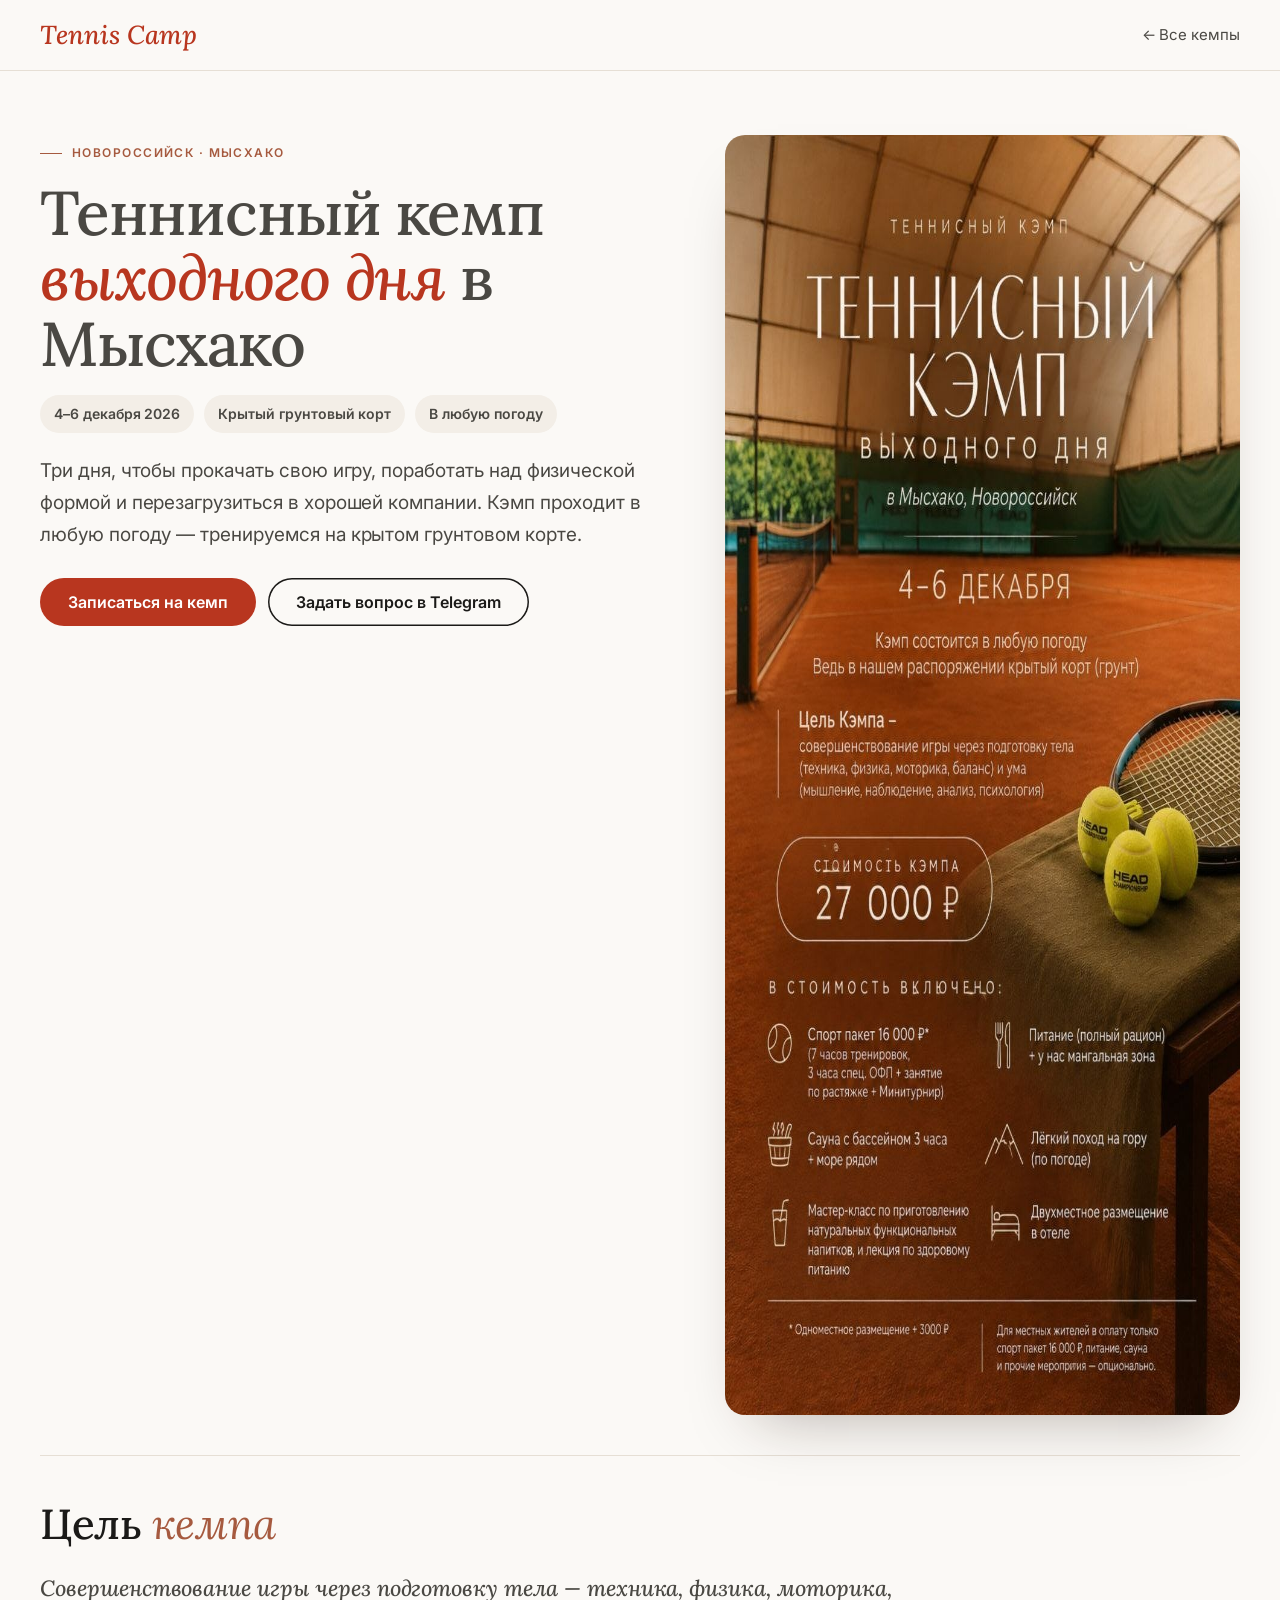
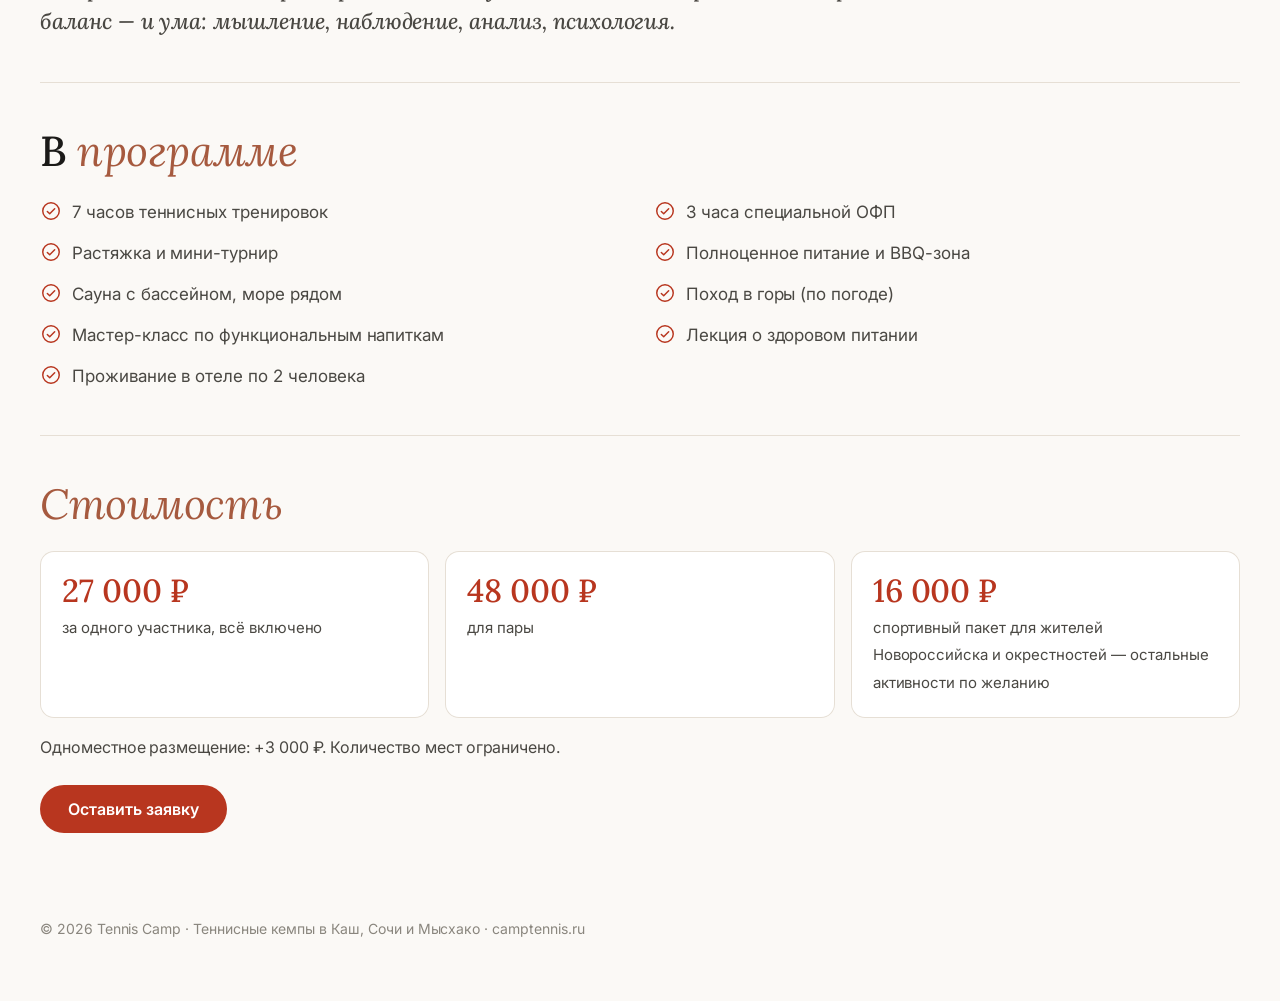
==== commit 987d790e: "Мобильная версия и ключ IndexNow Co-Authored-By: Claude Opus 5.5 <noreply@anthropic.com>" ====
--- a/myskhako/index.html
+++ b/myskhako/index.html
@@ -24,7 +24,7 @@
     .mk-top .container { display: flex; justify-content: space-between; align-items: center; gap: 16px; }
     .mk-back { color: var(--ink-2); text-decoration: none; font-size: 15px; }
     .mk-hero { display: grid; grid-template-columns: 1.1fr .9fr; gap: 56px; align-items: start; padding: 64px 0 40px; }
-    .mk-hero h1 { font: 700 clamp(36px, 5vw, 62px)/1.04 var(--display); letter-spacing: -.02em; margin: 0 0 18px; }
+    .mk-hero h1 { font: 500 clamp(36px, 5vw, 62px)/1.06 var(--display); letter-spacing: -.02em; margin: 0 0 18px; }
     .mk-hero h1 em { font-style: italic; color: var(--red); }
     .mk-meta { display: flex; flex-wrap: wrap; gap: 10px; margin: 0 0 22px; padding: 0; list-style: none; }
     .mk-meta li { background: var(--soft); border-radius: 999px; padding: 7px 14px; font-weight: 600; font-size: 14px; }
@@ -38,14 +38,37 @@
     .mk-list svg { width: 22px; height: 22px; flex: none; fill: none; stroke: var(--red); stroke-width: 1.6; margin-top: 2px; }
     .mk-prices { display: grid; grid-template-columns: repeat(3, 1fr); gap: 16px; }
     .mk-price { background: #fff; border-radius: var(--r-sm); box-shadow: inset 0 0 0 1px var(--line); padding: 22px; }
-    .mk-price b { display: block; font: 700 32px/1.1 var(--display); color: var(--red); margin-bottom: 6px; }
+    .mk-price b { display: block; font: 500 32px/1.1 var(--display); color: var(--red); margin-bottom: 6px; }
     .mk-price span { color: var(--ink-2); font-size: 15px; }
     .mk-note { color: var(--ink-2); margin-top: 16px; }
     .mk-goal { font: italic 500 22px/1.5 var(--display); max-width: 860px; margin: 0; }
     .mk-foot { padding: 40px 0 60px; color: var(--muted); font-size: 14px; }
+    .mk-sticky { display: none; }
     @media (max-width: 860px) {
-      .mk-hero { grid-template-columns: 1fr; gap: 32px; padding-top: 36px; }
+      .mk-hero { grid-template-columns: 1fr; gap: 28px; padding-top: 32px; }
       .mk-list, .mk-prices { grid-template-columns: 1fr; }
+    }
+    @media (max-width: 600px) {
+      .container { width: calc(100% - 32px); }
+      .mk-top { padding: 16px 0; }
+      .mk-hero h1 { font-size: 38px; }
+      .mk-meta li { font-size: 13px; padding: 6px 12px; }
+      .mk-lead { font-size: 17px; }
+      .mk-cta .btn { width: 100%; }
+      .mk-sec { padding: 34px 0; }
+      .mk-goal { font-size: 19px; }
+      .mk-list li { font-size: 16px; }
+      .mk-prices { gap: 10px; }
+      .mk-price { padding: 16px 18px; display: flex; align-items: baseline; gap: 14px; }
+      .mk-price b { font-size: 26px; margin: 0; flex: none; }
+      .mk-price span { font-size: 14px; line-height: 1.4; }
+      .mk-foot { padding-bottom: 110px; }
+      .mk-sticky { display: flex; position: fixed; left: 12px; right: 12px; bottom: calc(12px + env(safe-area-inset-bottom)); z-index: 50;
+        justify-content: space-between; align-items: center; gap: 12px; padding: 10px 10px 10px 18px; border-radius: 999px;
+        background: rgba(27,26,24,.92); backdrop-filter: blur(12px); color: #fff; text-decoration: none; box-shadow: 0 16px 40px -12px rgba(0,0,0,.45); }
+      .mk-sticky small { display: block; font-size: 11px; opacity: .7; letter-spacing: .04em; }
+      .mk-sticky b { font: 500 18px/1.2 var(--display); }
+      .mk-sticky .btn { padding: 11px 20px; }
     }
   </style>
   <script type="application/ld+json">
@@ -117,6 +140,8 @@
   </section>
 </main>
 
+<a class="mk-sticky" href="../#camps-myskhako"><span><small>4–6 декабря · Мысхако</small><b>27 000 ₽</b></span><span class="btn">Записаться</span></a>
+
 <footer class="container mk-foot">
   © 2026 Tennis Camp · Теннисные кемпы в Каш, Сочи и Мысхако · <a href="../">camptennis.ru</a>
 </footer>
--- a/styles.css
+++ b/styles.css
@@ -625,3 +625,70 @@
 }
 .section--dark h2, .courts h2, .courts h3 { color: #fff; }
 .static-msg { width: 100%; margin: 6px 0 18px; padding: 12px 14px; border: 1px solid var(--line); border-radius: 12px; background: var(--bg); font: 400 13px/1.5 var(--sans); color: var(--ink-2); resize: none; }
+
+/* ============ Мысхако: заставка «крытый грунт» ============ */
+.tile__img--clay, .camp__img--clay, .place__media--clay {
+  background: radial-gradient(120% 90% at 50% 0%, #f3d9b8 0%, rgba(243,217,184,0) 45%),
+              linear-gradient(180deg, #d98a5c 0%, #b8532f 55%, #8c3a1d 100%);
+}
+.tile__img--clay::before, .camp__img--clay::before, .place__media--clay::before {
+  content: ''; position: absolute; left: -10%; right: -10%; top: -55%; height: 100%;
+  border-radius: 0 0 50% 50%; border-bottom: 1.5px solid rgba(255,255,255,.35);
+  background: repeating-linear-gradient(90deg, rgba(255,255,255,.12) 0 1.5px, transparent 1.5px 14%);
+}
+
+/* ============ Мобильная версия ============ */
+.topbar__short { display: none; }
+@media (max-width: 600px) {
+  .topbar { font-size: 12px; padding: 9px 12px; white-space: nowrap; }
+  .topbar__long { display: none; }
+  .topbar__short { display: inline; }
+  .hero__kicker .kicker__places { display: none; }
+
+  /* плитки локаций — листаются пальцем */
+  .tiles { display: flex; gap: 12px; overflow-x: auto; scroll-snap-type: x mandatory; scroll-padding-inline: 16px; padding: 32px 16px 6px; margin: 0 -16px; width: auto; scrollbar-width: none; -webkit-overflow-scrolling: touch; }
+  .tiles::-webkit-scrollbar { display: none; }
+  .tile, .tile:last-child { flex: 0 0 76%; aspect-ratio: 4 / 5; scroll-snap-align: start; }
+  .tile__cap { padding: 20px; }
+  .tile__cap b { font-size: 24px; }
+
+  /* фильтры — в одну строку со скроллом */
+  .filters { overflow-x: auto; flex-wrap: nowrap; margin: 0 -16px; padding: 0 16px 4px; scrollbar-width: none; }
+  .filters::-webkit-scrollbar { display: none; }
+  .chip { flex: none; padding: 9px 18px; }
+
+  /* карточки групп */
+  .camp__img { aspect-ratio: 16 / 10; }
+  .camp__body { padding: 20px; }
+
+  /* факты «О кемпе» — в одну строку */
+  .about__facts { grid-template-columns: repeat(3, 1fr); gap: 8px; }
+  .about__facts li { padding: 12px 10px; }
+  .about__facts b { font-size: 26px; }
+  .about__facts span { font-size: 11.5px; }
+
+  /* «Что входит» — компактная сетка 2×3 */
+  .services { grid-template-columns: 1fr 1fr; gap: 10px; margin-top: 30px; }
+  .service { padding: 18px 16px; border-radius: var(--r-sm); }
+  .service svg { width: 40px; height: 40px; padding: 10px; margin-bottom: 12px; }
+  .service h3 { font-size: 17px; line-height: 1.2; }
+  .service p { font-size: 12.5px; line-height: 1.45; }
+
+  /* галерея — квадратная сетка 3 колонки */
+  .gallery { columns: auto; display: grid; grid-template-columns: repeat(3, 1fr); gap: 4px; margin-top: 28px; }
+  .gallery__item { margin: 0; aspect-ratio: 1; border-radius: 6px; }
+  .gallery__item img { height: 100%; object-fit: cover; }
+
+  /* «Где играем зимой» — сетка 2×2 */
+  .courts__grid { grid-template-columns: 1fr 1fr; gap: 8px; }
+  .court-card { padding: 14px 12px; }
+  .court-card h4 { font-size: 14px; margin: 6px 0 4px; }
+  .court-card p { font-size: 12px; line-height: 1.45; }
+
+  .section__sub { font-size: 15px; }
+  .place__body { padding: 20px; }
+  .place__body h3 { font-size: 26px; }
+}
+
+.place__actions { display: flex; flex-wrap: wrap; align-items: center; gap: 10px 18px; margin-top: auto; padding-top: 18px; }
+.place__actions .link-btn { margin: 0; }
